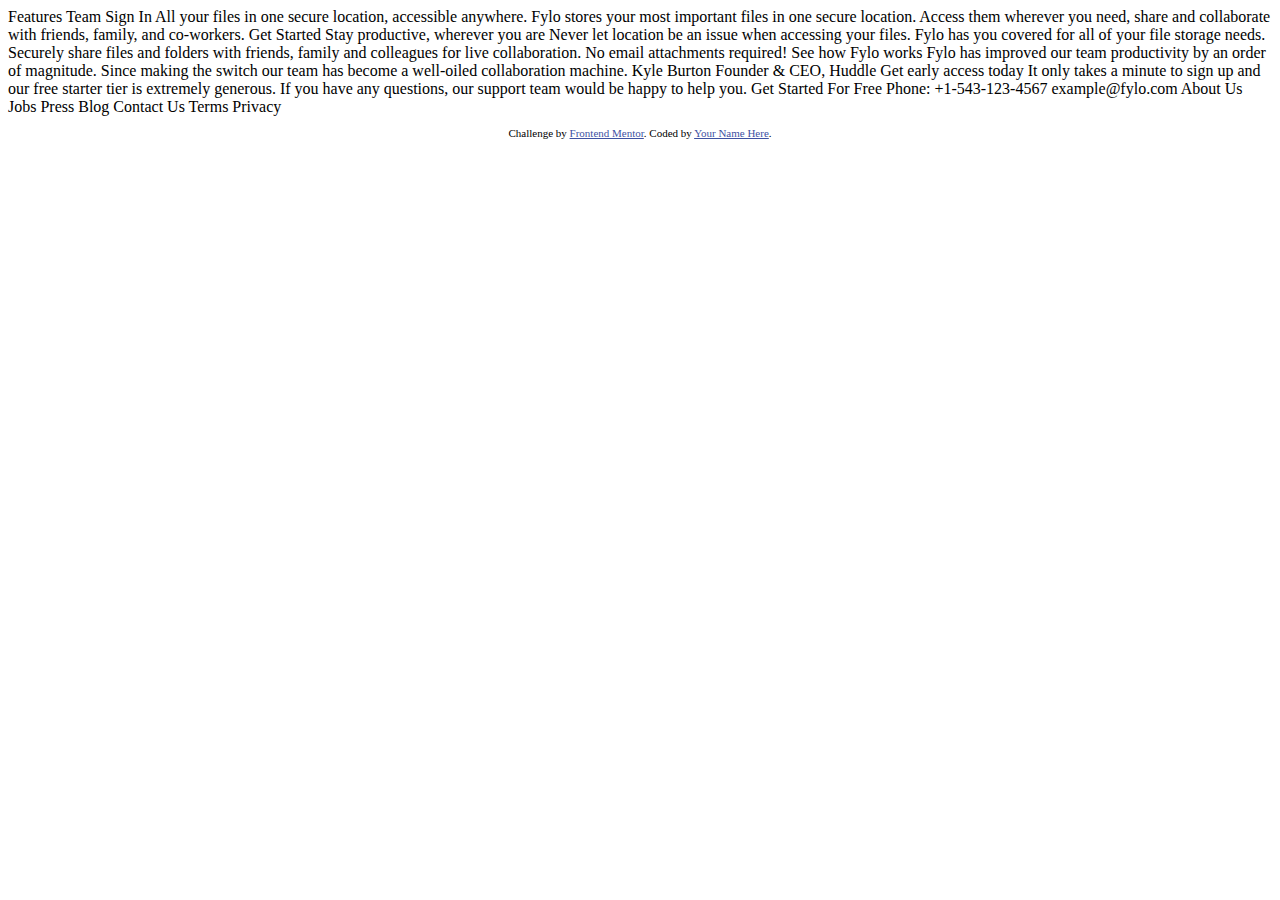
==== index.html @ 73a8f60e "Initial commit" ====
<!DOCTYPE html>
<html lang="en">
<head>
  <meta charset="UTF-8">
  <meta name="viewport" content="width=device-width, initial-scale=1.0"> <!-- displays site properly based on user's device -->

  <link rel="icon" type="image/png" sizes="32x32" href="./images/favicon-32x32.png">
  
  <title>Frontend Mentor | Fylo landing page with two column layout</title>

  <!-- Feel free to remove these styles or customise in your own stylesheet 👍 -->
  <style>
    .attribution { font-size: 11px; text-align: center; }
    .attribution a { color: hsl(228, 45%, 44%); }
  </style>
</head>
<body>

  Features
  Team
  Sign In

  All your files in one secure location, accessible anywhere.

  Fylo stores your most important files in one secure location. 
  Access them wherever you need, share and collaborate with friends, 
  family, and co-workers.

  Get Started

  Stay productive, wherever you are

  Never let location be an issue when accessing your files. Fylo has you 
  covered for all of your file storage needs.

  Securely share files and folders with friends, family and colleagues for 
  live collaboration. No email attachments required!

  See how Fylo works

  Fylo has improved our team productivity by an order of magnitude. Since 
  making the switch our team has become a well-oiled collaboration machine.

  Kyle Burton
  Founder & CEO, Huddle

  Get early access today

  It only takes a minute to sign up and our free starter tier is extremely generous. 
  If you have any questions, our support team would be happy to help you.

  Get Started For Free

  Phone: +1-543-123-4567
  example@fylo.com

  About Us
  Jobs
  Press
  Blog

  Contact Us
  Terms
  Privacy

  <footer>
    <p class="attribution">
      Challenge by <a href="https://www.frontendmentor.io?ref=challenge" target="_blank">Frontend Mentor</a>. 
      Coded by <a href="#">Your Name Here</a>.
    </p>
  </footer>
</body>
</html>
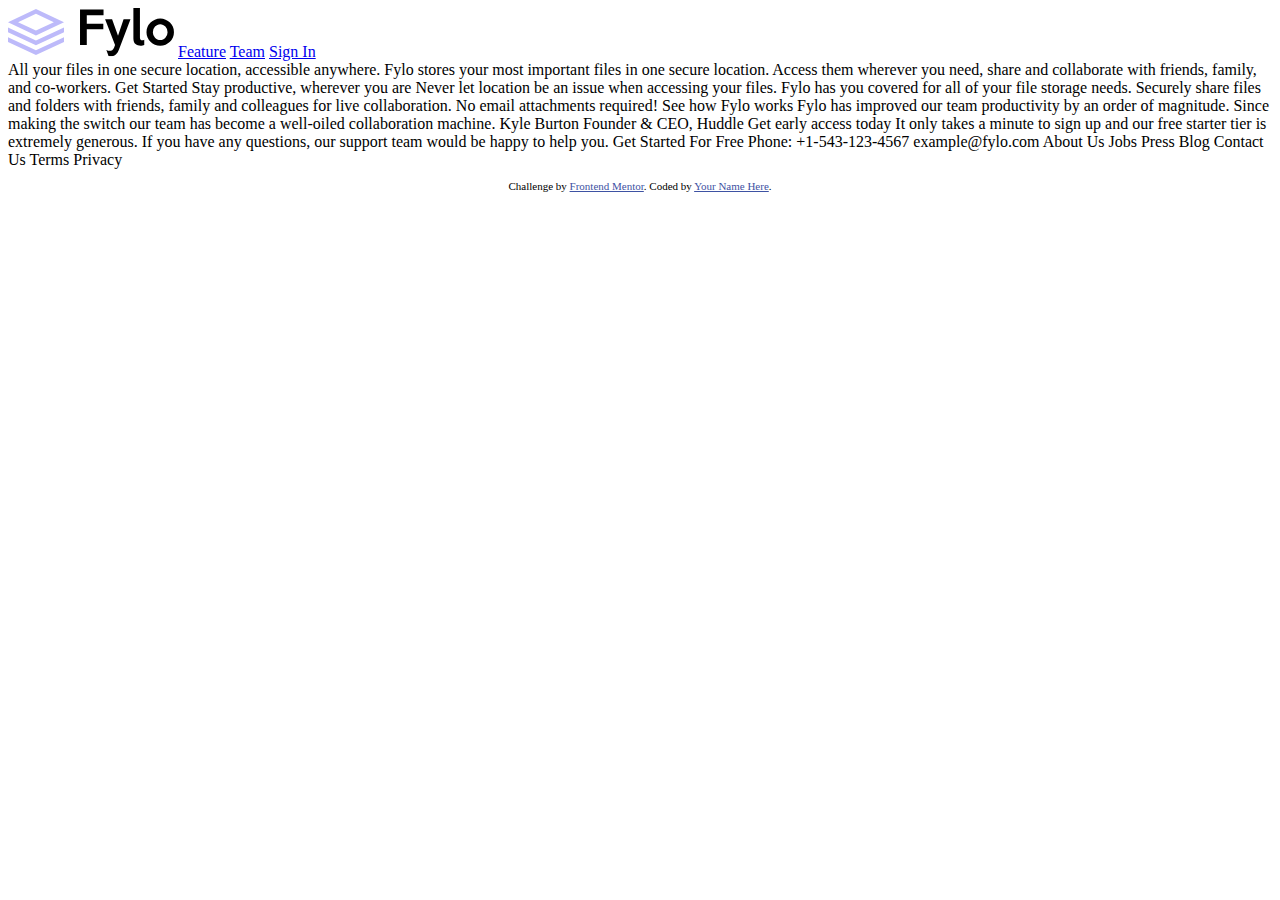
==== commit 1f41ad64: "Add header to the page" ====
--- a/index.html
+++ b/index.html
@@ -15,11 +15,13 @@
   </style>
 </head>
 <body>
-
-  Features
-  Team
-  Sign In
-
+  <header>
+    <img src="images/logo.svg" alt="fylo logo">
+    <a href="feature.html">Feature</a>
+    <a href="team.html">Team</a>
+    <a href="sign-in.html">Sign In</a>  
+  </header>
+  
   All your files in one secure location, accessible anywhere.
 
   Fylo stores your most important files in one secure location. 
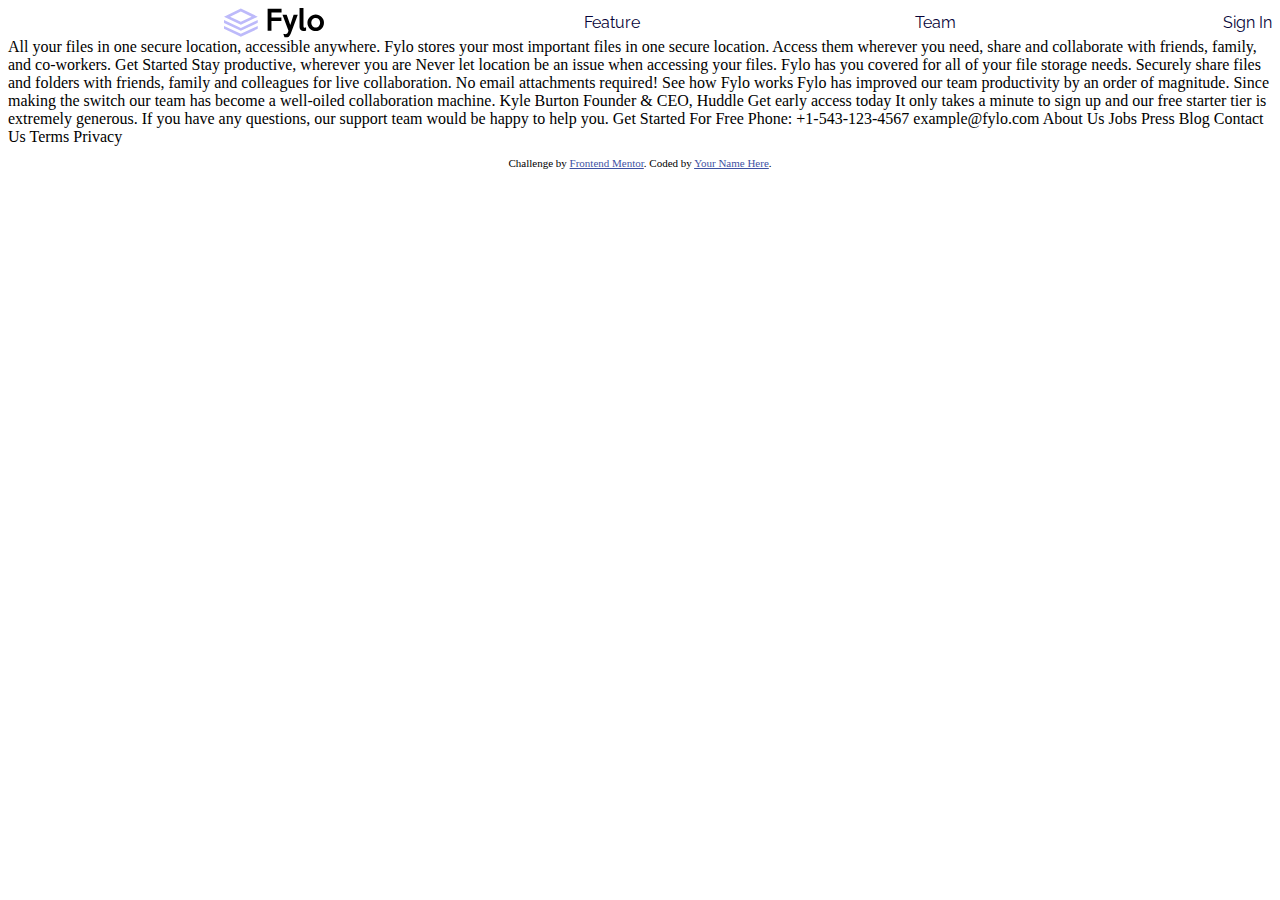
==== commit 8973a806: "Import font family Raleway" ====
--- a/index.html
+++ b/index.html
@@ -13,13 +13,15 @@
     .attribution { font-size: 11px; text-align: center; }
     .attribution a { color: hsl(228, 45%, 44%); }
   </style>
+  <link href="https://fonts.googleapis.com/css2?family=Raleway:wght@400;700&display=swap" rel="stylesheet">
+  <link rel="stylesheet" href="header.css">
 </head>
 <body>
-  <header>
-    <img src="images/logo.svg" alt="fylo logo">
-    <a href="feature.html">Feature</a>
-    <a href="team.html">Team</a>
-    <a href="sign-in.html">Sign In</a>  
+  <header class="header">
+    <img class="logo" src="images/logo.svg" alt="fylo logo">
+    <a class="link" href="feature.html">Feature</a>
+    <a class="link" href="team.html">Team</a>
+    <a class="link" href="sign-in.html">Sign In</a>
   </header>
   
   All your files in one secure location, accessible anywhere.
--- a/header.css
+++ b/header.css
@@ -0,0 +1,17 @@
+.header {
+  font-family: 'Raleway', sans-serif;
+  display: grid;
+  grid-template-columns: repeat(4, 1fr);
+  justify-items: end;
+  align-items: center;
+}
+
+.link {
+  text-decoration: none;
+  color: hsl(243, 87%, 12%);
+  
+}
+
+.logo {
+  width: 100px;
+}
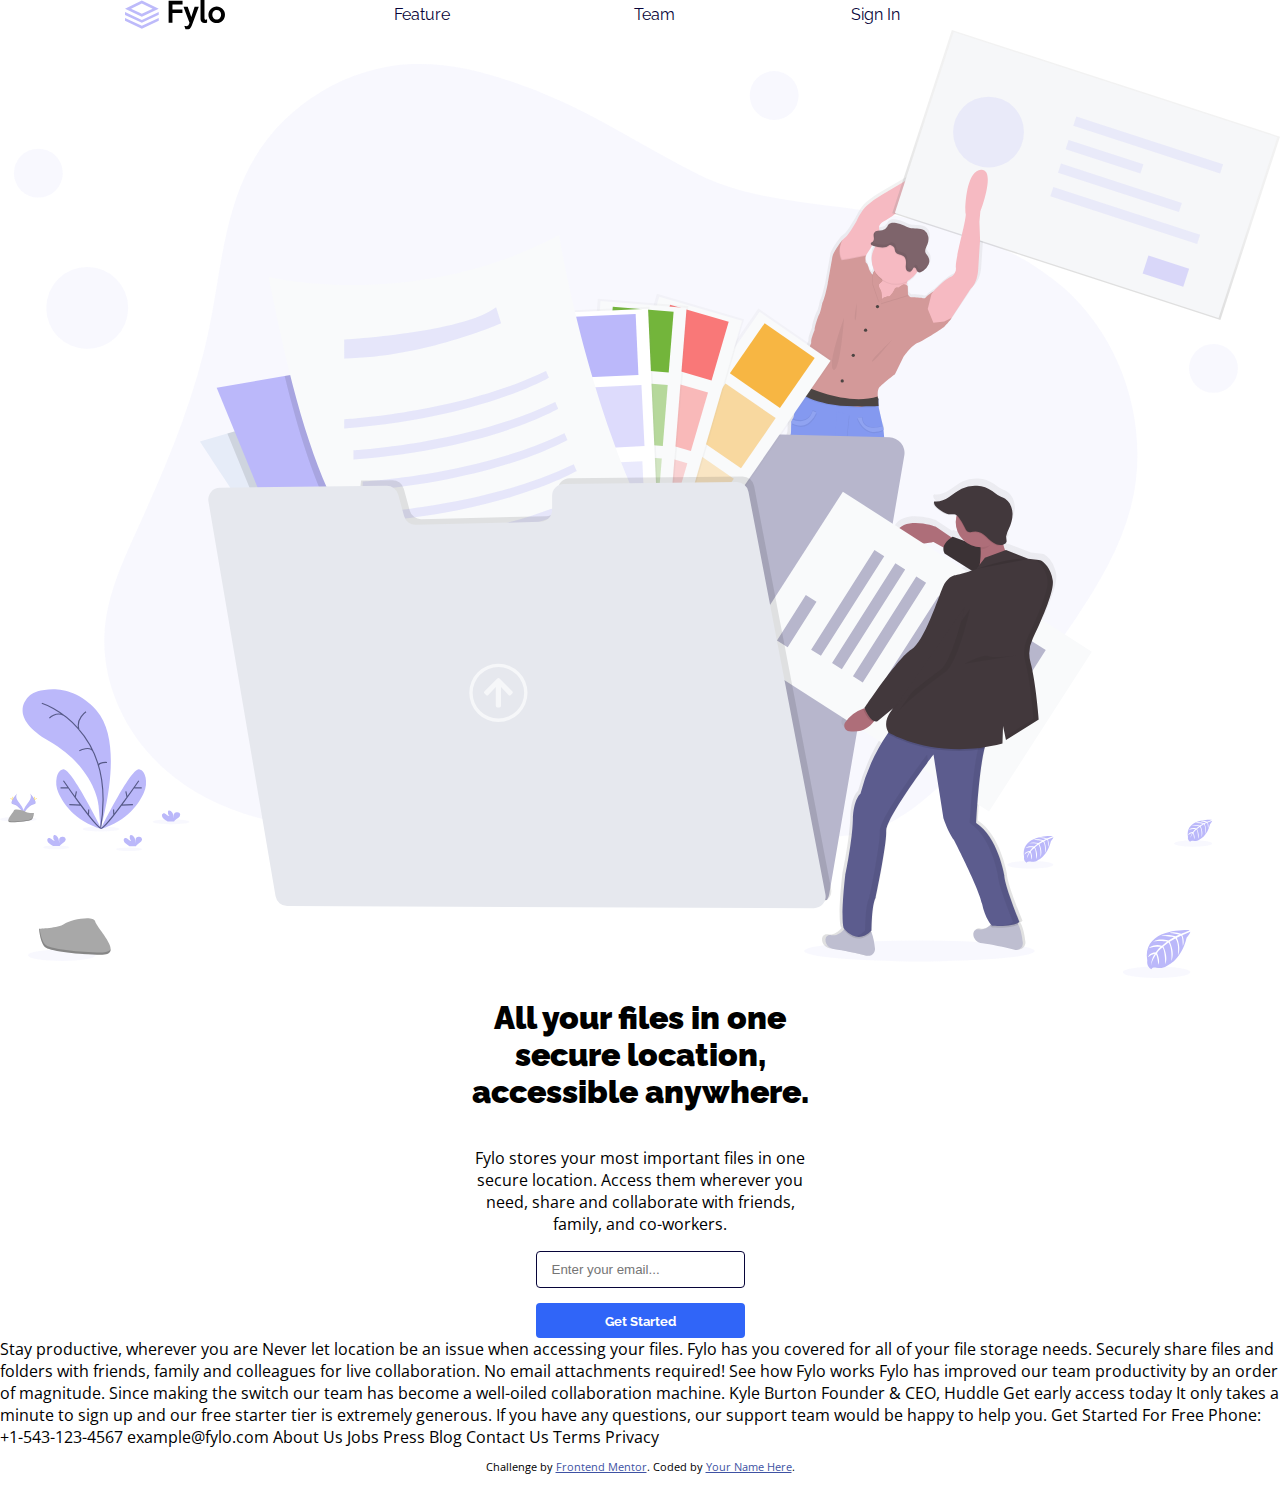
==== commit cbaeaa66: "Add several styles on the first section" ====
--- a/index.html
+++ b/index.html
@@ -14,7 +14,8 @@
     .attribution a { color: hsl(228, 45%, 44%); }
   </style>
   <link href="https://fonts.googleapis.com/css2?family=Raleway:wght@400;700&display=swap" rel="stylesheet">
-  <link rel="stylesheet" href="header.css">
+  <link href="https://fonts.googleapis.com/css2?family=Open+Sans&display=swap" rel="stylesheet"> 
+  <link rel="stylesheet" href="styles/index.css">
 </head>
 <body>
   <header class="header">
@@ -23,14 +24,26 @@
     <a class="link" href="team.html">Team</a>
     <a class="link" href="sign-in.html">Sign In</a>
   </header>
+
+  <section class="first-section">
+    <img class="main-image" src="images/illustration-1.svg" alt="ilustration 1">
+    <h1 class="heading"><strong>All your files in one secure location, accessible anywhere.</strong></h1>
+    <p class="paragraph">
+      Fylo stores your most important files in one secure location. 
+      Access them wherever you need, share and collaborate with friends, 
+      family, and co-workers.
+    </p>
+    <form class="form" action="">
+      <input class="input" placeholder="Enter your email..." type="text">
+      <button class="button">Get Started</button>
+    </form>
+  </section>
   
-  All your files in one secure location, accessible anywhere.
+  
 
-  Fylo stores your most important files in one secure location. 
-  Access them wherever you need, share and collaborate with friends, 
-  family, and co-workers.
+  
 
-  Get Started
+  
 
   Stay productive, wherever you are
 
--- a/styles/index.css
+++ b/styles/index.css
@@ -0,0 +1,5 @@
+@import 'reset.css';
+@import 'colors.css';
+@import 'typography.css';
+@import 'header.css';
+@import 'first-section.css';
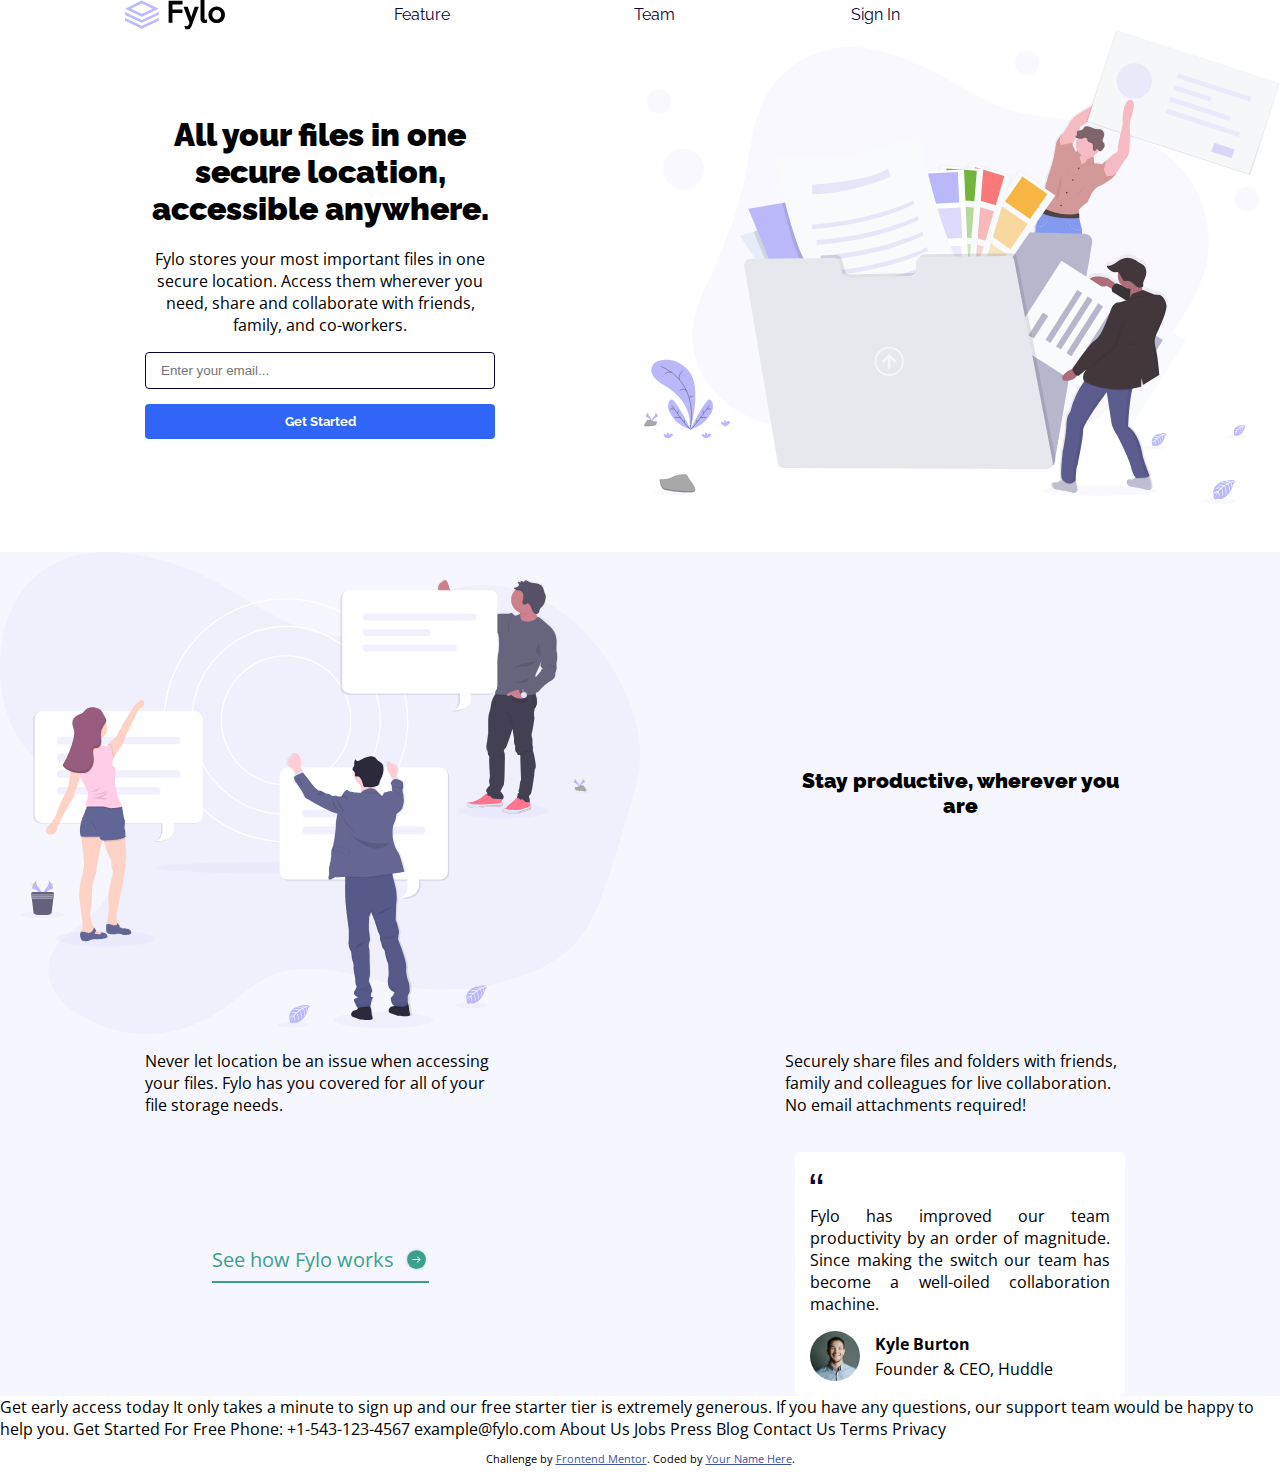
==== commit c40ab294: "Create the second section" ====
--- a/index.html
+++ b/index.html
@@ -27,17 +27,52 @@
 
   <section class="first-section">
     <img class="main-image" src="images/illustration-1.svg" alt="ilustration 1">
-    <h1 class="heading"><strong>All your files in one secure location, accessible anywhere.</strong></h1>
-    <p class="paragraph">
-      Fylo stores your most important files in one secure location. 
-      Access them wherever you need, share and collaborate with friends, 
-      family, and co-workers.
+    <article class="content">
+      <h1 class="heading"><strong>All your files in one secure location, accessible anywhere.</strong></h1>
+      <p class="paragraph">
+        Fylo stores your most important files in one secure location. 
+        Access them wherever you need, share and collaborate with friends, 
+        family, and co-workers.
+      </p>
+      <form class="form" action="">
+        <input class="input" placeholder="Enter your email..." type="text">
+        <button class="button">Get Started</button>
+      </form>
+    </article>
+  </section>
+
+  <section class="second-section">
+    <img class="second-image" src="images/illustration-2.svg" alt="ilustration 2">
+    <h1 class="heading2">
+      <strong>Stay productive, wherever you are</strong>
+    </h1>
+    <p class="paragraph2">
+      Never let location be an issue when accessing your files. Fylo has you 
+      covered for all of your file storage needs.
     </p>
-    <form class="form" action="">
-      <input class="input" placeholder="Enter your email..." type="text">
-      <button class="button">Get Started</button>
-    </form>
+    <p class="paragraph2">
+      Securely share files and folders with friends, family and colleagues for 
+      live collaboration. No email attachments required!
+    </p>
+    <a class=link2 href="#">
+      See how Fylo works
+      <img width="25px" src="images/icon-arrow.svg" alt="arrow">
+    </a>
+    <article class="testimonial-card">
+      <img class="quotes" src="images/icon-quotes.svg" alt="quotes">
+      <p class="paragraph3">Fylo has improved our team productivity by an order of magnitude. Since 
+        making the switch our team has become a well-oiled collaboration machine.
+      </p>
+      <div class="testimonial-sign">
+        <img class="avatar" src="images/avatar-testimonial.jpg" alt="avatar">
+        <p class="margin-zero">
+          <strong>Kyle Burton</strong>
+        </p>
+        <p class="margin-zero">Founder & CEO, Huddle</p>
+      </div>
+    </article>
   </section>
+
   
   
 
@@ -45,21 +80,15 @@
 
   
 
-  Stay productive, wherever you are
+  
+  
 
-  Never let location be an issue when accessing your files. Fylo has you 
-  covered for all of your file storage needs.
+  
 
-  Securely share files and folders with friends, family and colleagues for 
-  live collaboration. No email attachments required!
+  
 
-  See how Fylo works
-
-  Fylo has improved our team productivity by an order of magnitude. Since 
-  making the switch our team has become a well-oiled collaboration machine.
-
-  Kyle Burton
-  Founder & CEO, Huddle
+  
+  
 
   Get early access today
 
--- a/styles/index.css
+++ b/styles/index.css
@@ -3,3 +3,4 @@
 @import 'typography.css';
 @import 'header.css';
 @import 'first-section.css';
+@import 'second-section.css';
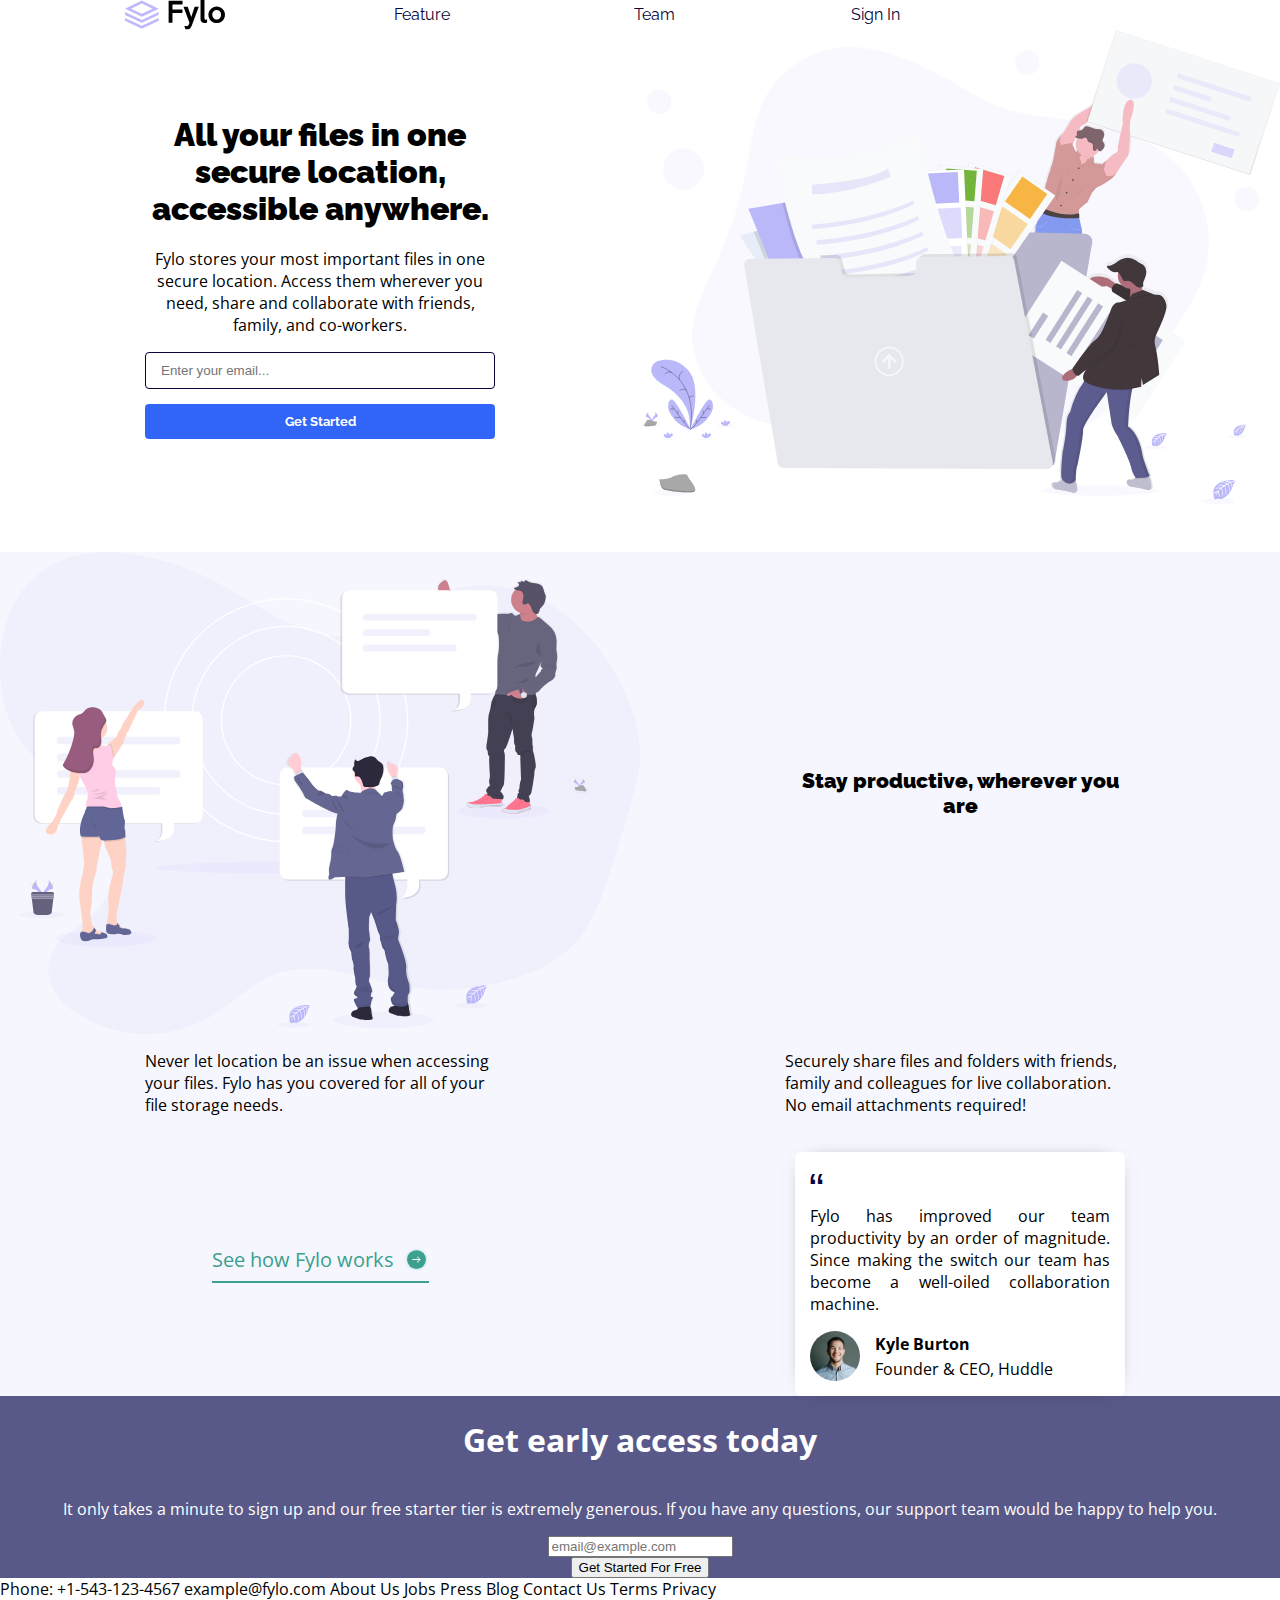
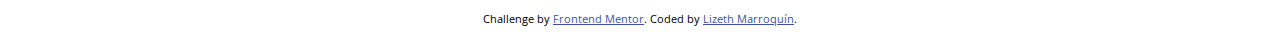
==== commit 5b884d00: "Create third section" ====
--- a/index.html
+++ b/index.html
@@ -73,6 +73,17 @@
     </article>
   </section>
 
+  <section class="third-section">
+    <h1>Get early access today</h1>
+    <p class="paragraph">
+      It only takes a minute to sign up and our free starter tier is extremely generous.
+      If you have any questions, our support team would be happy to help you.
+    </p>
+    <form class="form">
+      <input type="text" placeholder="email@example.com">
+      <button type="submit">Get Started For Free</button>
+    </form>
+  </section>
   
   
 
@@ -90,12 +101,10 @@
   
   
 
-  Get early access today
 
-  It only takes a minute to sign up and our free starter tier is extremely generous. 
-  If you have any questions, our support team would be happy to help you.
+  
 
-  Get Started For Free
+  
 
   Phone: +1-543-123-4567
   example@fylo.com
@@ -112,7 +121,7 @@
   <footer>
     <p class="attribution">
       Challenge by <a href="https://www.frontendmentor.io?ref=challenge" target="_blank">Frontend Mentor</a>. 
-      Coded by <a href="#">Your Name Here</a>.
+      Coded by <a href="https://github.com/lizmarroquin" target="_blank">Lizeth Marroquín</a>.
     </p>
   </footer>
 </body>
--- a/styles/index.css
+++ b/styles/index.css
@@ -4,3 +4,4 @@
 @import 'header.css';
 @import 'first-section.css';
 @import 'second-section.css';
+@import 'third-section.css';
